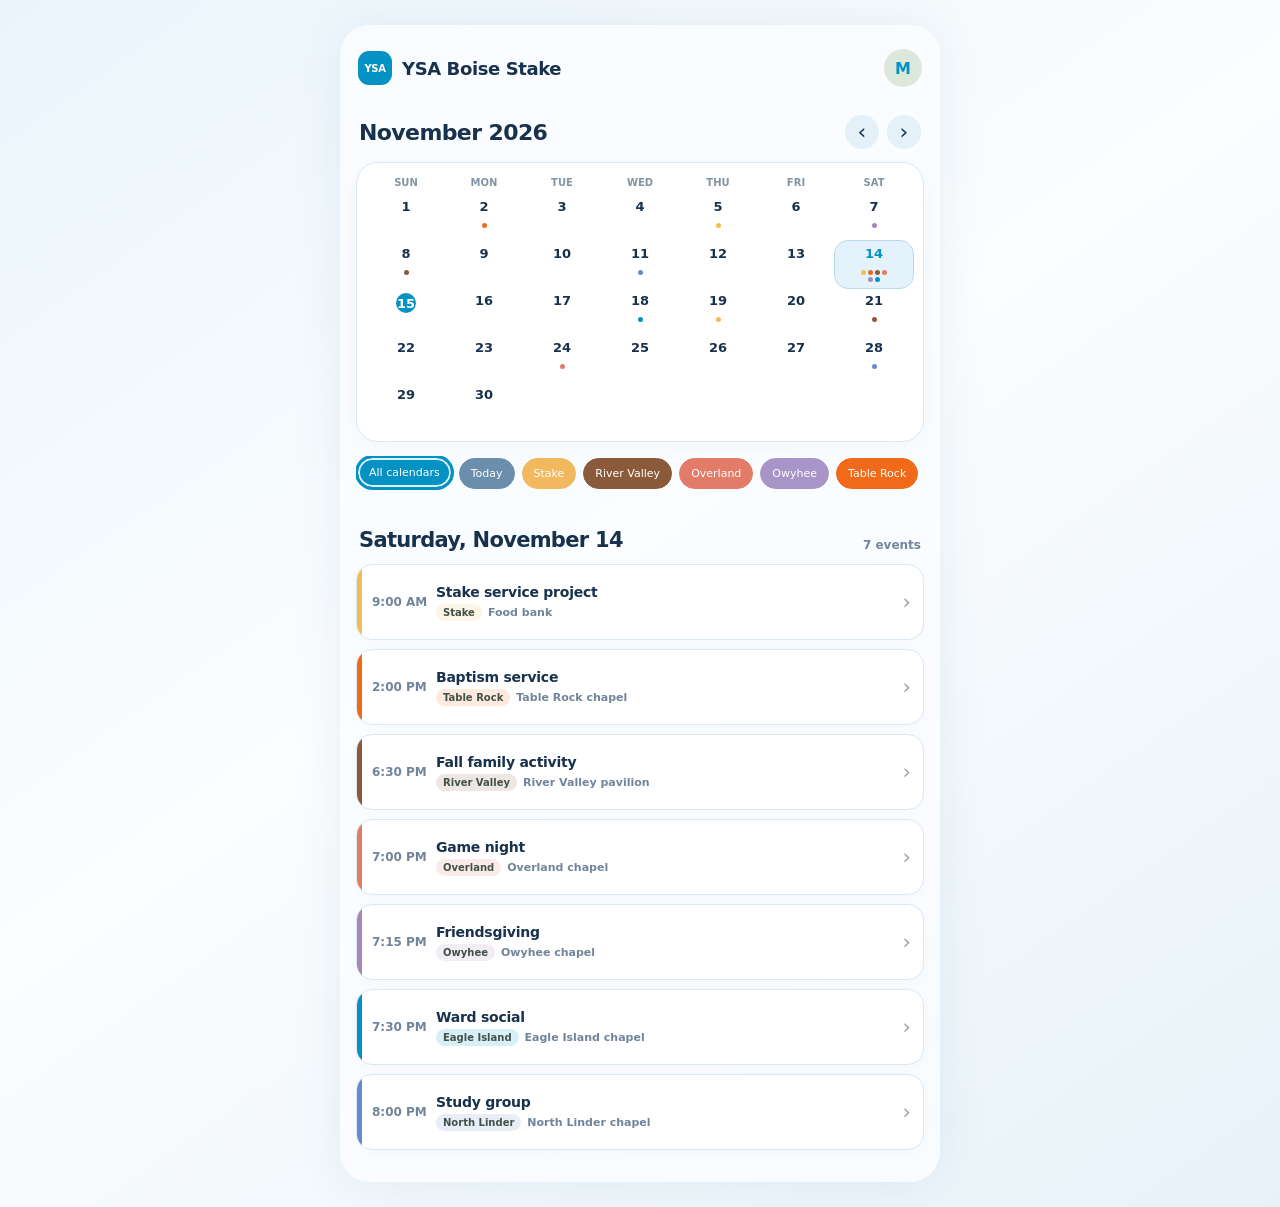
==== calendar.html @ 26221c7c "Move calendar prototype to its own page" ====
<!doctype html>
<html lang="en">
<head>
  <meta charset="UTF-8" />
  <meta name="viewport" content="width=device-width, initial-scale=1.0" />
  <meta name="theme-color" content="#f8f8f4" />
  <title>Stake Calendar</title>
  <style>
    :root { --ink:#18314c; --muted:#70849a; --line:#dce8f2; --paper:#f8fbfe; --forest:#0491c4; --sage:#e2f1fb; --sun:#f1b85d; --coral:#e27b68; --sky:#78b9dc; --plum:#a994c7; --blue:#658ad1; --pink:#dc91ac; }
    * { box-sizing:border-box } body { margin:0; color:var(--ink); font-family: ui-rounded, "SF Pro Rounded", "Avenir Next", Avenir, system-ui, sans-serif; background:linear-gradient(145deg,#eaf5fb,#fbfdff 46%,#e7f2f8); min-height:100vh; }
    button { font:inherit; color:inherit; border:0; cursor:pointer; -webkit-tap-highlight-color:transparent; }
    .app { max-width:600px; margin:auto; min-height:100vh; background:rgba(251,253,255,.9); box-shadow:0 0 50px rgba(30,76,110,.08); padding:18px 16px 32px; }
    header { display:flex; justify-content:space-between; align-items:center; padding:6px 2px 20px; } .brand { display:flex;align-items:center;gap:10px;font-weight:800; font-size:18px; letter-spacing:-.4px; }.mark{height:34px;min-width:34px;padding:0 5px;display:grid;place-items:center;border-radius:11px;background:var(--forest);color:#fff;font-size:10px;font-weight:800;letter-spacing:-.35px}.profile{height:38px;width:38px;border-radius:50%;background:#dce8dc;color:var(--forest);font-weight:800}
    .controls { display:flex;justify-content:space-between;align-items:center;margin:8px 3px 13px; }.controls h2{font-size:22px; margin:0;letter-spacing:-.6px}.control-buttons{display:flex;gap:8px}.round{height:34px;width:34px;border-radius:50%;background:#e5f1f8;font-size:22px;line-height:1;display:grid;place-items:center}.round:active,.profile:active{transform:scale(.93)}
    .calendar { background:white;border:1px solid var(--line);border-radius:22px;padding:14px 10px 12px;box-shadow:0 5px 20px rgba(30,76,110,.04)}.weekdays,.days{display:grid;grid-template-columns:repeat(7,1fr)}.weekdays{margin-bottom:6px}.weekdays span{text-align:center;font-size:10px;font-weight:800;color:#8395a2;text-transform:uppercase}.day{position:relative;height:47px;background:transparent;border-radius:13px;display:flex;align-items:center;flex-direction:column;padding-top:5px;font-size:13px;font-weight:700}.day.empty{pointer-events:none}.day.selected{background:#e4f2fb;color:var(--forest);outline:1px solid #b9d9ea}.day.today .number{height:20px;width:20px;border-radius:50%;display:grid;place-items:center;background:var(--forest);color:#fff}.number{height:20px;z-index:1}.dots{height:9px;display:flex;gap:2px;margin-top:4px;max-width:32px;flex-wrap:wrap;justify-content:center}.dot{height:5px;width:5px;border-radius:50%}.more{font-size:8px;line-height:7px;color:#697b70;font-weight:900}
    .agenda-head{display:flex;justify-content:space-between;align-items:end;margin:26px 3px 12px}.agenda-head h2{font-size:21px;letter-spacing:-.7px;margin:0}.agenda-head span{font-size:12px;color:var(--muted);font-weight:700}.events{display:grid;gap:9px}.event{position:relative;display:flex;align-items:center;background:#fff;border:1px solid var(--line);border-radius:16px;padding:12px 12px 12px 15px;min-height:76px;overflow:hidden;box-shadow:0 3px 14px rgba(30,60,45,.025)}.event:before{content:"";position:absolute;left:0;top:0;bottom:0;width:5px;background:var(--c)}.time{width:64px;flex:0 0 64px;font-size:12px;font-weight:800;color:var(--muted);line-height:1.25}.event-main{min-width:0;flex:1}.event-main h3{font-size:14px;letter-spacing:-.25px;margin:0 0 4px;white-space:nowrap;overflow:hidden;text-overflow:ellipsis}.meta{display:flex;align-items:center;gap:6px;color:var(--muted);font-size:11px;font-weight:650}.pill{background:color-mix(in srgb,var(--c) 15%,white);color:#405147;border-radius:99px;padding:3px 7px;font-size:10px;font-weight:800}.chevron{font-size:21px;color:#9ba69f;margin-left:4px}
    .filters{display:flex;gap:7px;overflow:auto;padding:2px 1px 13px;margin:14px 0 0;scrollbar-width:none}.filter{white-space:nowrap;border:1px solid var(--bubble-border,var(--line));background:var(--bubble,#fff);border-radius:99px;padding:8px 11px;font-size:11px;font-weight:500;color:var(--bubble-text,#53635b);transition:transform .16s,box-shadow .16s}.filter.active{box-shadow:inset 0 0 0 2px rgba(255,255,255,.85),0 0 0 2px var(--bubble-border,var(--forest));transform:translateY(-1px)}.filter[data-filter="all"]{--bubble:var(--forest);--bubble-border:var(--forest);--bubble-text:#fff}.filter[data-filter="today"]{--bubble:#6c8ead;--bubble-border:#6c8ead;--bubble-text:#fff}.filter[data-filter="Stake"]{--bubble:#f1b85d;--bubble-border:#f1b85d;--bubble-text:#fff}.filter[data-filter="River Valley"]{--bubble:#8a5a3b;--bubble-border:#8a5a3b;--bubble-text:#fff}.filter[data-filter="Overland"]{--bubble:#e27b68;--bubble-border:#e27b68;--bubble-text:#fff}.filter[data-filter="Owyhee"]{--bubble:#a994c7;--bubble-border:#a994c7;--bubble-text:#fff}.filter[data-filter="Table Rock"]{--bubble:#f06a1a;--bubble-border:#f06a1a;--bubble-text:#fff}.filter[data-filter="Eagle Island"]{--bubble:#0491c4;--bubble-border:#0491c4;--bubble-text:#fff}.filter[data-filter="North Linder"]{--bubble:#658ad1;--bubble-border:#658ad1;--bubble-text:#fff}
    .event{cursor:pointer}.event:focus-visible{outline:3px solid #8cc9e7;outline-offset:2px}.modal-backdrop{position:fixed;inset:0;z-index:20;background:rgba(19,45,67,.42);backdrop-filter:blur(5px);display:flex;align-items:center;justify-content:center;padding:16px;opacity:0;pointer-events:none;transition:opacity .2s}.modal-backdrop.open{opacity:1;pointer-events:auto}.modal{width:min(100%,520px);background:#fff;border-radius:24px;padding:12px 20px 28px;box-shadow:0 12px 40px rgba(21,50,72,.24);transform:scale(.96);transition:transform .24s}.modal-backdrop.open .modal{transform:scale(1)}.grabber{width:38px;height:4px;border-radius:4px;background:#d6e1e8;margin:0 auto 17px}.modal-top{display:flex;justify-content:space-between;align-items:flex-start;gap:16px;border-bottom:1px solid var(--line);padding-bottom:16px}.modal h2{font-size:23px;letter-spacing:-.7px;line-height:1.08;margin:3px 0 0}.close{width:34px;height:34px;flex:0 0 34px;border-radius:50%;background:#eaf4fa;color:#41607a;font-size:25px;line-height:1}.details{margin:16px 0 0;display:grid;gap:13px}.detail{display:grid;grid-template-columns:84px 1fr;gap:12px;align-items:start}.detail dt{font-size:11px;font-weight:850;letter-spacing:.8px;text-transform:uppercase;color:#7a91a2;padding-top:2px}.detail dd{font-size:14px;line-height:1.35;font-weight:650;margin:0;color:#24435c}.event-label{display:inline-flex;align-items:center;gap:6px;font-size:11px;font-weight:800;color:#4b6477}.event-label i{width:8px;height:8px;border-radius:50%;background:var(--event-color)}
    @media(min-width:601px){body{padding:25px 0}.app{border-radius:30px;min-height:880px}}
  </style>
</head>
<body><main class="app">
  <header><div class="brand"><span class="mark">YSA</span><span>YSA Boise Stake</span></div><button class="profile" aria-label="Profile">M</button></header>
  <section aria-label="Calendar"><div class="controls"><h2 id="monthTitle">November 2026</h2><div class="control-buttons"><button class="round" id="prev" aria-label="Previous month">‹</button><button class="round" id="next" aria-label="Next month">›</button></div></div><div class="calendar"><div class="weekdays"><span>Sun</span><span>Mon</span><span>Tue</span><span>Wed</span><span>Thu</span><span>Fri</span><span>Sat</span></div><div class="days" id="calendarDays"></div></div></section>
  <div class="filters" id="filters"><button class="filter active" data-filter="all">All calendars</button><button class="filter" id="todayBtn" data-filter="today">Today</button><button class="filter" data-filter="Stake">Stake</button><button class="filter" data-filter="River Valley">River Valley</button><button class="filter" data-filter="Overland">Overland</button><button class="filter" data-filter="Owyhee">Owyhee</button><button class="filter" data-filter="Table Rock">Table Rock</button><button class="filter" data-filter="Eagle Island">Eagle Island</button><button class="filter" data-filter="North Linder">North Linder</button></div>
  <section><div class="agenda-head"><h2 id="dateTitle">Saturday, November 14</h2><span id="count">3 events</span></div><div class="events" id="events"></div></section>
</main>
<div class="modal-backdrop" id="eventModal" aria-hidden="true"><section class="modal" role="dialog" aria-modal="true" aria-labelledby="modalTitle"><div class="grabber"></div><div class="modal-top"><div><div class="event-label" id="modalWard"><i></i><span></span></div><h2 id="modalTitle">Event details</h2></div><button class="close" id="closeModal" aria-label="Close event details">×</button></div><dl class="details"><div class="detail"><dt>Event</dt><dd id="detailEvent"></dd></div><div class="detail"><dt>Date</dt><dd id="detailDate"></dd></div><div class="detail"><dt>Time</dt><dd id="detailTime"></dd></div><div class="detail"><dt>Place</dt><dd id="detailPlace"></dd></div><div class="detail"><dt>Description</dt><dd id="detailDescription"></dd></div></dl></section></div>
<script>
const events = [
 {d:2,time:'6:30 PM',ward:'Table Rock',title:'Ward family home evening',place:'Table Rock chapel',c:'#f06a1a'},
 {d:5,time:'7:00 PM',ward:'Stake',title:'Stake choir practice',place:'Stake center',c:'#f4bc54'},
 {d:7,time:'9:00 AM',ward:'Owyhee',title:'Community garden service',place:'Owyhee park',c:'#a887b8'},
 {d:8,time:'4:00 PM',ward:'River Valley',title:'Youth fireside',place:'River Valley chapel',c:'#8a5a3b'},
 {d:11,time:'6:00 PM',ward:'North Linder',title:'Relief Society activity',place:'North Linder chapel',c:'#658ad1'},
 {d:14,time:'9:00 AM',ward:'Stake',title:'Stake service project',place:'Food bank',c:'#f4bc54'},
 {d:14,time:'2:00 PM',ward:'Table Rock',title:'Baptism service',place:'Table Rock chapel',c:'#f06a1a'},
 {d:14,time:'6:30 PM',ward:'River Valley',title:'Fall family activity',place:'River Valley pavilion',c:'#8a5a3b'},
 {d:14,time:'7:00 PM',ward:'Overland',title:'Game night',place:'Overland chapel',c:'#e27b68'},
 {d:14,time:'7:15 PM',ward:'Owyhee',title:'Friendsgiving',place:'Owyhee chapel',c:'#a887b8'},
 {d:14,time:'7:30 PM',ward:'Eagle Island',title:'Ward social',place:'Eagle Island chapel',c:'#0491c4'},
 {d:14,time:'8:00 PM',ward:'North Linder',title:'Study group',place:'North Linder chapel',c:'#658ad1'},
 {d:18,time:'7:00 PM',ward:'Eagle Island',title:'Ward council',place:'Eagle Island chapel',c:'#0491c4'},
 {d:19,time:'6:30 PM',ward:'Stake',title:'Young adult social',place:'Stake center',c:'#f4bc54'},
 {d:21,time:'10:00 AM',ward:'River Valley',title:'Ward service day',place:'River Valley neighborhood',c:'#8a5a3b'},
 {d:24,time:'7:00 PM',ward:'Overland',title:'Thanksgiving pie night',place:'Overland chapel',c:'#e27b68'},
 {d:28,time:'5:30 PM',ward:'North Linder',title:'Friendsgiving dinner',place:'North Linder chapel',c:'#658ad1'}
];
let month=10,year=2026,selected=14,filter='all'; const colors=['#0491c4','#f06a1a','#f4bc54','#8a5a3b','#a887b8'];
function formatDate(day){return new Intl.DateTimeFormat('en-US',{weekday:'long',month:'long',day:'numeric'}).format(new Date(year,month,day));}
function render(){const name=new Intl.DateTimeFormat('en-US',{month:'long',year:'numeric'}).format(new Date(year,month,1));document.getElementById('monthTitle').textContent=name;document.getElementById('dateTitle').textContent=formatDate(selected);const grid=document.getElementById('calendarDays');grid.innerHTML='';const first=new Date(year,month,1).getDay(),total=new Date(year,month+1,0).getDate();for(let i=0;i<first;i++)grid.insertAdjacentHTML('beforeend','<div class="day empty"></div>');for(let d=1;d<=total;d++){let matches=events.filter(e=>e.d===d);let shown=matches.slice(0,6);let dots=shown.map(e=>`<i class="dot" style="background:${e.c}"></i>`).join('');grid.insertAdjacentHTML('beforeend',`<button class="day ${d===selected?'selected':''} ${d===15?'today':''}" data-day="${d}" aria-label="${formatDate(d)}"><span class="number">${d}</span><span class="dots">${dots}</span></button>`)}document.querySelectorAll('.day[data-day]').forEach(b=>b.onclick=()=>{selected=+b.dataset.day;render()});let list=events.filter(e=>e.d===selected&&(filter==='all'||e.ward===filter));document.getElementById('count').textContent=`${list.length} ${list.length===1?'event':'events'}`;document.getElementById('events').innerHTML=list.length?list.map(e=>`<article class="event" tabindex="0" role="button" data-event="${events.indexOf(e)}" style="--c:${e.c}"><div class="time">${e.time}</div><div class="event-main"><h3>${e.title}</h3><div class="meta"><span class="pill">${e.ward}</span><span>${e.place}</span></div></div><span class="chevron">›</span></article>`).join(''):`<article class="event" style="--c:#cbd4cc"><div class="event-main"><h3>Nothing scheduled yet</h3><div class="meta">Choose another day or calendar.</div></div></article>`;document.querySelectorAll('[data-event]').forEach(card=>{card.onclick=()=>openModal(events[+card.dataset.event]);card.onkeydown=e=>{if(e.key==='Enter'||e.key===' '){e.preventDefault();openModal(events[+card.dataset.event])}}})}
function timeRange(start){const [hour,minutePart]=start.split(':');const minute=minutePart.slice(0,2),ampm=minutePart.slice(3);let endHour=(+hour%12)+2;return `${start} – ${endHour}:${minute} ${ampm}`;}function openModal(e){document.getElementById('modalTitle').textContent=e.title;document.getElementById('detailEvent').textContent=e.title;document.getElementById('detailDate').textContent=formatDate(e.d);document.getElementById('detailTime').textContent=timeRange(e.time);document.getElementById('detailPlace').textContent=e.place;document.getElementById('detailDescription').textContent=`${e.ward} activity. Additional details, reminders, and contact information will appear here.`;const ward=document.getElementById('modalWard');ward.style.setProperty('--event-color',e.c);ward.querySelector('span').textContent=e.ward;const modal=document.getElementById('eventModal');modal.classList.add('open');modal.setAttribute('aria-hidden','false');document.getElementById('closeModal').focus()}function closeModal(){const modal=document.getElementById('eventModal');modal.classList.remove('open');modal.setAttribute('aria-hidden','true')}document.getElementById('closeModal').onclick=closeModal;document.getElementById('eventModal').onclick=e=>{if(e.target.id==='eventModal')closeModal()};document.addEventListener('keydown',e=>{if(e.key==='Escape')closeModal()});document.getElementById('prev').onclick=()=>{month--;if(month<0){month=11;year--}selected=1;render()};document.getElementById('next').onclick=()=>{month++;if(month>11){month=0;year++}selected=1;render()};document.getElementById('todayBtn').onclick=()=>{month=10;year=2026;selected=15;filter='all';document.querySelectorAll('.filter').forEach(x=>x.classList.toggle('active',x.dataset.filter==='all'));render()};document.querySelectorAll('.filter').forEach(b=>{if(b.id!=='todayBtn')b.onclick=()=>{filter=b.dataset.filter;document.querySelectorAll('.filter').forEach(x=>x.classList.toggle('active',x===b));render()}});render();
</script></body></html>
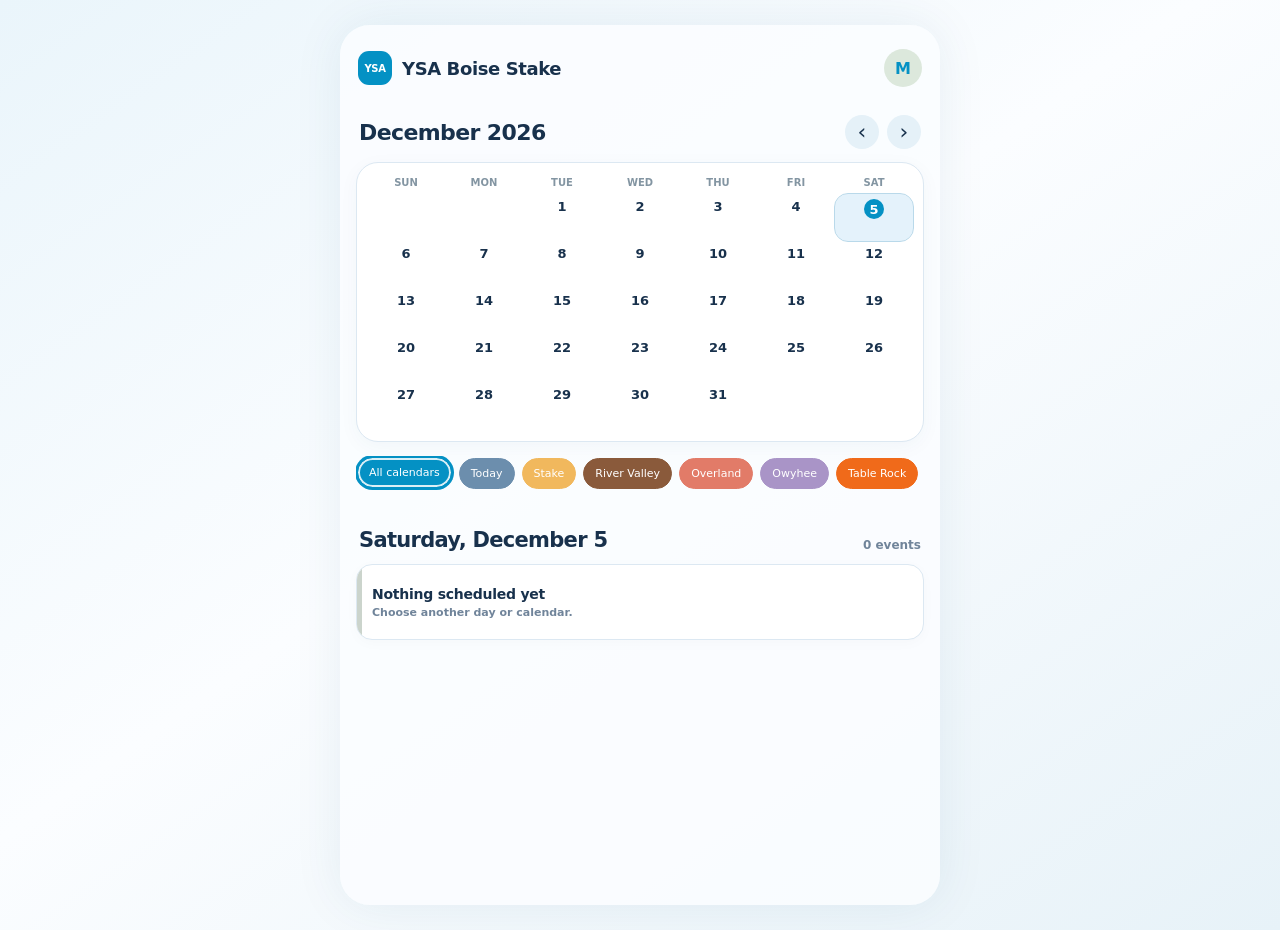
==== commit 50e75fd3: "Load calendar from separate styles, code, and data" ====
--- a/calendar.html
+++ b/calendar.html
@@ -5,19 +5,7 @@
   <meta name="viewport" content="width=device-width, initial-scale=1.0" />
   <meta name="theme-color" content="#f8f8f4" />
   <title>Stake Calendar</title>
-  <style>
-    :root { --ink:#18314c; --muted:#70849a; --line:#dce8f2; --paper:#f8fbfe; --forest:#0491c4; --sage:#e2f1fb; --sun:#f1b85d; --coral:#e27b68; --sky:#78b9dc; --plum:#a994c7; --blue:#658ad1; --pink:#dc91ac; }
-    * { box-sizing:border-box } body { margin:0; color:var(--ink); font-family: ui-rounded, "SF Pro Rounded", "Avenir Next", Avenir, system-ui, sans-serif; background:linear-gradient(145deg,#eaf5fb,#fbfdff 46%,#e7f2f8); min-height:100vh; }
-    button { font:inherit; color:inherit; border:0; cursor:pointer; -webkit-tap-highlight-color:transparent; }
-    .app { max-width:600px; margin:auto; min-height:100vh; background:rgba(251,253,255,.9); box-shadow:0 0 50px rgba(30,76,110,.08); padding:18px 16px 32px; }
-    header { display:flex; justify-content:space-between; align-items:center; padding:6px 2px 20px; } .brand { display:flex;align-items:center;gap:10px;font-weight:800; font-size:18px; letter-spacing:-.4px; }.mark{height:34px;min-width:34px;padding:0 5px;display:grid;place-items:center;border-radius:11px;background:var(--forest);color:#fff;font-size:10px;font-weight:800;letter-spacing:-.35px}.profile{height:38px;width:38px;border-radius:50%;background:#dce8dc;color:var(--forest);font-weight:800}
-    .controls { display:flex;justify-content:space-between;align-items:center;margin:8px 3px 13px; }.controls h2{font-size:22px; margin:0;letter-spacing:-.6px}.control-buttons{display:flex;gap:8px}.round{height:34px;width:34px;border-radius:50%;background:#e5f1f8;font-size:22px;line-height:1;display:grid;place-items:center}.round:active,.profile:active{transform:scale(.93)}
-    .calendar { background:white;border:1px solid var(--line);border-radius:22px;padding:14px 10px 12px;box-shadow:0 5px 20px rgba(30,76,110,.04)}.weekdays,.days{display:grid;grid-template-columns:repeat(7,1fr)}.weekdays{margin-bottom:6px}.weekdays span{text-align:center;font-size:10px;font-weight:800;color:#8395a2;text-transform:uppercase}.day{position:relative;height:47px;background:transparent;border-radius:13px;display:flex;align-items:center;flex-direction:column;padding-top:5px;font-size:13px;font-weight:700}.day.empty{pointer-events:none}.day.selected{background:#e4f2fb;color:var(--forest);outline:1px solid #b9d9ea}.day.today .number{height:20px;width:20px;border-radius:50%;display:grid;place-items:center;background:var(--forest);color:#fff}.number{height:20px;z-index:1}.dots{height:9px;display:flex;gap:2px;margin-top:4px;max-width:32px;flex-wrap:wrap;justify-content:center}.dot{height:5px;width:5px;border-radius:50%}.more{font-size:8px;line-height:7px;color:#697b70;font-weight:900}
-    .agenda-head{display:flex;justify-content:space-between;align-items:end;margin:26px 3px 12px}.agenda-head h2{font-size:21px;letter-spacing:-.7px;margin:0}.agenda-head span{font-size:12px;color:var(--muted);font-weight:700}.events{display:grid;gap:9px}.event{position:relative;display:flex;align-items:center;background:#fff;border:1px solid var(--line);border-radius:16px;padding:12px 12px 12px 15px;min-height:76px;overflow:hidden;box-shadow:0 3px 14px rgba(30,60,45,.025)}.event:before{content:"";position:absolute;left:0;top:0;bottom:0;width:5px;background:var(--c)}.time{width:64px;flex:0 0 64px;font-size:12px;font-weight:800;color:var(--muted);line-height:1.25}.event-main{min-width:0;flex:1}.event-main h3{font-size:14px;letter-spacing:-.25px;margin:0 0 4px;white-space:nowrap;overflow:hidden;text-overflow:ellipsis}.meta{display:flex;align-items:center;gap:6px;color:var(--muted);font-size:11px;font-weight:650}.pill{background:color-mix(in srgb,var(--c) 15%,white);color:#405147;border-radius:99px;padding:3px 7px;font-size:10px;font-weight:800}.chevron{font-size:21px;color:#9ba69f;margin-left:4px}
-    .filters{display:flex;gap:7px;overflow:auto;padding:2px 1px 13px;margin:14px 0 0;scrollbar-width:none}.filter{white-space:nowrap;border:1px solid var(--bubble-border,var(--line));background:var(--bubble,#fff);border-radius:99px;padding:8px 11px;font-size:11px;font-weight:500;color:var(--bubble-text,#53635b);transition:transform .16s,box-shadow .16s}.filter.active{box-shadow:inset 0 0 0 2px rgba(255,255,255,.85),0 0 0 2px var(--bubble-border,var(--forest));transform:translateY(-1px)}.filter[data-filter="all"]{--bubble:var(--forest);--bubble-border:var(--forest);--bubble-text:#fff}.filter[data-filter="today"]{--bubble:#6c8ead;--bubble-border:#6c8ead;--bubble-text:#fff}.filter[data-filter="Stake"]{--bubble:#f1b85d;--bubble-border:#f1b85d;--bubble-text:#fff}.filter[data-filter="River Valley"]{--bubble:#8a5a3b;--bubble-border:#8a5a3b;--bubble-text:#fff}.filter[data-filter="Overland"]{--bubble:#e27b68;--bubble-border:#e27b68;--bubble-text:#fff}.filter[data-filter="Owyhee"]{--bubble:#a994c7;--bubble-border:#a994c7;--bubble-text:#fff}.filter[data-filter="Table Rock"]{--bubble:#f06a1a;--bubble-border:#f06a1a;--bubble-text:#fff}.filter[data-filter="Eagle Island"]{--bubble:#0491c4;--bubble-border:#0491c4;--bubble-text:#fff}.filter[data-filter="North Linder"]{--bubble:#658ad1;--bubble-border:#658ad1;--bubble-text:#fff}
-    .event{cursor:pointer}.event:focus-visible{outline:3px solid #8cc9e7;outline-offset:2px}.modal-backdrop{position:fixed;inset:0;z-index:20;background:rgba(19,45,67,.42);backdrop-filter:blur(5px);display:flex;align-items:center;justify-content:center;padding:16px;opacity:0;pointer-events:none;transition:opacity .2s}.modal-backdrop.open{opacity:1;pointer-events:auto}.modal{width:min(100%,520px);background:#fff;border-radius:24px;padding:12px 20px 28px;box-shadow:0 12px 40px rgba(21,50,72,.24);transform:scale(.96);transition:transform .24s}.modal-backdrop.open .modal{transform:scale(1)}.grabber{width:38px;height:4px;border-radius:4px;background:#d6e1e8;margin:0 auto 17px}.modal-top{display:flex;justify-content:space-between;align-items:flex-start;gap:16px;border-bottom:1px solid var(--line);padding-bottom:16px}.modal h2{font-size:23px;letter-spacing:-.7px;line-height:1.08;margin:3px 0 0}.close{width:34px;height:34px;flex:0 0 34px;border-radius:50%;background:#eaf4fa;color:#41607a;font-size:25px;line-height:1}.details{margin:16px 0 0;display:grid;gap:13px}.detail{display:grid;grid-template-columns:84px 1fr;gap:12px;align-items:start}.detail dt{font-size:11px;font-weight:850;letter-spacing:.8px;text-transform:uppercase;color:#7a91a2;padding-top:2px}.detail dd{font-size:14px;line-height:1.35;font-weight:650;margin:0;color:#24435c}.event-label{display:inline-flex;align-items:center;gap:6px;font-size:11px;font-weight:800;color:#4b6477}.event-label i{width:8px;height:8px;border-radius:50%;background:var(--event-color)}
-    @media(min-width:601px){body{padding:25px 0}.app{border-radius:30px;min-height:880px}}
-  </style>
+  <link rel="stylesheet" href="css/calendar.css">
 </head>
 <body><main class="app">
   <header><div class="brand"><span class="mark">YSA</span><span>YSA Boise Stake</span></div><button class="profile" aria-label="Profile">M</button></header>
@@ -26,28 +14,4 @@
   <section><div class="agenda-head"><h2 id="dateTitle">Saturday, November 14</h2><span id="count">3 events</span></div><div class="events" id="events"></div></section>
 </main>
 <div class="modal-backdrop" id="eventModal" aria-hidden="true"><section class="modal" role="dialog" aria-modal="true" aria-labelledby="modalTitle"><div class="grabber"></div><div class="modal-top"><div><div class="event-label" id="modalWard"><i></i><span></span></div><h2 id="modalTitle">Event details</h2></div><button class="close" id="closeModal" aria-label="Close event details">×</button></div><dl class="details"><div class="detail"><dt>Event</dt><dd id="detailEvent"></dd></div><div class="detail"><dt>Date</dt><dd id="detailDate"></dd></div><div class="detail"><dt>Time</dt><dd id="detailTime"></dd></div><div class="detail"><dt>Place</dt><dd id="detailPlace"></dd></div><div class="detail"><dt>Description</dt><dd id="detailDescription"></dd></div></dl></section></div>
-<script>
-const events = [
- {d:2,time:'6:30 PM',ward:'Table Rock',title:'Ward family home evening',place:'Table Rock chapel',c:'#f06a1a'},
- {d:5,time:'7:00 PM',ward:'Stake',title:'Stake choir practice',place:'Stake center',c:'#f4bc54'},
- {d:7,time:'9:00 AM',ward:'Owyhee',title:'Community garden service',place:'Owyhee park',c:'#a887b8'},
- {d:8,time:'4:00 PM',ward:'River Valley',title:'Youth fireside',place:'River Valley chapel',c:'#8a5a3b'},
- {d:11,time:'6:00 PM',ward:'North Linder',title:'Relief Society activity',place:'North Linder chapel',c:'#658ad1'},
- {d:14,time:'9:00 AM',ward:'Stake',title:'Stake service project',place:'Food bank',c:'#f4bc54'},
- {d:14,time:'2:00 PM',ward:'Table Rock',title:'Baptism service',place:'Table Rock chapel',c:'#f06a1a'},
- {d:14,time:'6:30 PM',ward:'River Valley',title:'Fall family activity',place:'River Valley pavilion',c:'#8a5a3b'},
- {d:14,time:'7:00 PM',ward:'Overland',title:'Game night',place:'Overland chapel',c:'#e27b68'},
- {d:14,time:'7:15 PM',ward:'Owyhee',title:'Friendsgiving',place:'Owyhee chapel',c:'#a887b8'},
- {d:14,time:'7:30 PM',ward:'Eagle Island',title:'Ward social',place:'Eagle Island chapel',c:'#0491c4'},
- {d:14,time:'8:00 PM',ward:'North Linder',title:'Study group',place:'North Linder chapel',c:'#658ad1'},
- {d:18,time:'7:00 PM',ward:'Eagle Island',title:'Ward council',place:'Eagle Island chapel',c:'#0491c4'},
- {d:19,time:'6:30 PM',ward:'Stake',title:'Young adult social',place:'Stake center',c:'#f4bc54'},
- {d:21,time:'10:00 AM',ward:'River Valley',title:'Ward service day',place:'River Valley neighborhood',c:'#8a5a3b'},
- {d:24,time:'7:00 PM',ward:'Overland',title:'Thanksgiving pie night',place:'Overland chapel',c:'#e27b68'},
- {d:28,time:'5:30 PM',ward:'North Linder',title:'Friendsgiving dinner',place:'North Linder chapel',c:'#658ad1'}
-];
-let month=10,year=2026,selected=14,filter='all'; const colors=['#0491c4','#f06a1a','#f4bc54','#8a5a3b','#a887b8'];
-function formatDate(day){return new Intl.DateTimeFormat('en-US',{weekday:'long',month:'long',day:'numeric'}).format(new Date(year,month,day));}
-function render(){const name=new Intl.DateTimeFormat('en-US',{month:'long',year:'numeric'}).format(new Date(year,month,1));document.getElementById('monthTitle').textContent=name;document.getElementById('dateTitle').textContent=formatDate(selected);const grid=document.getElementById('calendarDays');grid.innerHTML='';const first=new Date(year,month,1).getDay(),total=new Date(year,month+1,0).getDate();for(let i=0;i<first;i++)grid.insertAdjacentHTML('beforeend','<div class="day empty"></div>');for(let d=1;d<=total;d++){let matches=events.filter(e=>e.d===d);let shown=matches.slice(0,6);let dots=shown.map(e=>`<i class="dot" style="background:${e.c}"></i>`).join('');grid.insertAdjacentHTML('beforeend',`<button class="day ${d===selected?'selected':''} ${d===15?'today':''}" data-day="${d}" aria-label="${formatDate(d)}"><span class="number">${d}</span><span class="dots">${dots}</span></button>`)}document.querySelectorAll('.day[data-day]').forEach(b=>b.onclick=()=>{selected=+b.dataset.day;render()});let list=events.filter(e=>e.d===selected&&(filter==='all'||e.ward===filter));document.getElementById('count').textContent=`${list.length} ${list.length===1?'event':'events'}`;document.getElementById('events').innerHTML=list.length?list.map(e=>`<article class="event" tabindex="0" role="button" data-event="${events.indexOf(e)}" style="--c:${e.c}"><div class="time">${e.time}</div><div class="event-main"><h3>${e.title}</h3><div class="meta"><span class="pill">${e.ward}</span><span>${e.place}</span></div></div><span class="chevron">›</span></article>`).join(''):`<article class="event" style="--c:#cbd4cc"><div class="event-main"><h3>Nothing scheduled yet</h3><div class="meta">Choose another day or calendar.</div></div></article>`;document.querySelectorAll('[data-event]').forEach(card=>{card.onclick=()=>openModal(events[+card.dataset.event]);card.onkeydown=e=>{if(e.key==='Enter'||e.key===' '){e.preventDefault();openModal(events[+card.dataset.event])}}})}
-function timeRange(start){const [hour,minutePart]=start.split(':');const minute=minutePart.slice(0,2),ampm=minutePart.slice(3);let endHour=(+hour%12)+2;return `${start} – ${endHour}:${minute} ${ampm}`;}function openModal(e){document.getElementById('modalTitle').textContent=e.title;document.getElementById('detailEvent').textContent=e.title;document.getElementById('detailDate').textContent=formatDate(e.d);document.getElementById('detailTime').textContent=timeRange(e.time);document.getElementById('detailPlace').textContent=e.place;document.getElementById('detailDescription').textContent=`${e.ward} activity. Additional details, reminders, and contact information will appear here.`;const ward=document.getElementById('modalWard');ward.style.setProperty('--event-color',e.c);ward.querySelector('span').textContent=e.ward;const modal=document.getElementById('eventModal');modal.classList.add('open');modal.setAttribute('aria-hidden','false');document.getElementById('closeModal').focus()}function closeModal(){const modal=document.getElementById('eventModal');modal.classList.remove('open');modal.setAttribute('aria-hidden','true')}document.getElementById('closeModal').onclick=closeModal;document.getElementById('eventModal').onclick=e=>{if(e.target.id==='eventModal')closeModal()};document.addEventListener('keydown',e=>{if(e.key==='Escape')closeModal()});document.getElementById('prev').onclick=()=>{month--;if(month<0){month=11;year--}selected=1;render()};document.getElementById('next').onclick=()=>{month++;if(month>11){month=0;year++}selected=1;render()};document.getElementById('todayBtn').onclick=()=>{month=10;year=2026;selected=15;filter='all';document.querySelectorAll('.filter').forEach(x=>x.classList.toggle('active',x.dataset.filter==='all'));render()};document.querySelectorAll('.filter').forEach(b=>{if(b.id!=='todayBtn')b.onclick=()=>{filter=b.dataset.filter;document.querySelectorAll('.filter').forEach(x=>x.classList.toggle('active',x===b));render()}});render();
-</script></body></html>
+<script type="module" src="js/calendar.js"></script></body></html>
--- a/css/calendar.css
+++ b/css/calendar.css
@@ -0,0 +1,11 @@
+:root { --ink:#18314c; --muted:#70849a; --line:#dce8f2; --paper:#f8fbfe; --forest:#0491c4; --sage:#e2f1fb; --sun:#f1b85d; --coral:#e27b68; --sky:#78b9dc; --plum:#a994c7; --blue:#658ad1; --pink:#dc91ac; }
+    * { box-sizing:border-box } body { margin:0; color:var(--ink); font-family: ui-rounded, "SF Pro Rounded", "Avenir Next", Avenir, system-ui, sans-serif; background:linear-gradient(145deg,#eaf5fb,#fbfdff 46%,#e7f2f8); min-height:100vh; }
+    button { font:inherit; color:inherit; border:0; cursor:pointer; -webkit-tap-highlight-color:transparent; }
+    .app { max-width:600px; margin:auto; min-height:100vh; background:rgba(251,253,255,.9); box-shadow:0 0 50px rgba(30,76,110,.08); padding:18px 16px 32px; }
+    header { display:flex; justify-content:space-between; align-items:center; padding:6px 2px 20px; } .brand { display:flex;align-items:center;gap:10px;font-weight:800; font-size:18px; letter-spacing:-.4px; }.mark{height:34px;min-width:34px;padding:0 5px;display:grid;place-items:center;border-radius:11px;background:var(--forest);color:#fff;font-size:10px;font-weight:800;letter-spacing:-.35px}.profile{height:38px;width:38px;border-radius:50%;background:#dce8dc;color:var(--forest);font-weight:800}
+    .controls { display:flex;justify-content:space-between;align-items:center;margin:8px 3px 13px; }.controls h2{font-size:22px; margin:0;letter-spacing:-.6px}.control-buttons{display:flex;gap:8px}.round{height:34px;width:34px;border-radius:50%;background:#e5f1f8;font-size:22px;line-height:1;display:grid;place-items:center}.round:active,.profile:active{transform:scale(.93)}
+    .calendar { background:white;border:1px solid var(--line);border-radius:22px;padding:14px 10px 12px;box-shadow:0 5px 20px rgba(30,76,110,.04)}.weekdays,.days{display:grid;grid-template-columns:repeat(7,1fr)}.weekdays{margin-bottom:6px}.weekdays span{text-align:center;font-size:10px;font-weight:800;color:#8395a2;text-transform:uppercase}.day{position:relative;height:47px;background:transparent;border-radius:13px;display:flex;align-items:center;flex-direction:column;padding-top:5px;font-size:13px;font-weight:700}.day.empty{pointer-events:none}.day.selected{background:#e4f2fb;color:var(--forest);outline:1px solid #b9d9ea}.day.today .number{height:20px;width:20px;border-radius:50%;display:grid;place-items:center;background:var(--forest);color:#fff}.number{height:20px;z-index:1}.dots{height:9px;display:flex;gap:2px;margin-top:4px;max-width:32px;flex-wrap:wrap;justify-content:center}.dot{height:5px;width:5px;border-radius:50%}.more{font-size:8px;line-height:7px;color:#697b70;font-weight:900}
+    .agenda-head{display:flex;justify-content:space-between;align-items:end;margin:26px 3px 12px}.agenda-head h2{font-size:21px;letter-spacing:-.7px;margin:0}.agenda-head span{font-size:12px;color:var(--muted);font-weight:700}.events{display:grid;gap:9px}.event{position:relative;display:flex;align-items:center;background:#fff;border:1px solid var(--line);border-radius:16px;padding:12px 12px 12px 15px;min-height:76px;overflow:hidden;box-shadow:0 3px 14px rgba(30,60,45,.025)}.event:before{content:"";position:absolute;left:0;top:0;bottom:0;width:5px;background:var(--c)}.time{width:64px;flex:0 0 64px;font-size:12px;font-weight:800;color:var(--muted);line-height:1.25}.event-main{min-width:0;flex:1}.event-main h3{font-size:14px;letter-spacing:-.25px;margin:0 0 4px;white-space:nowrap;overflow:hidden;text-overflow:ellipsis}.meta{display:flex;align-items:center;gap:6px;color:var(--muted);font-size:11px;font-weight:650}.pill{background:color-mix(in srgb,var(--c) 15%,white);color:#405147;border-radius:99px;padding:3px 7px;font-size:10px;font-weight:800}.chevron{font-size:21px;color:#9ba69f;margin-left:4px}
+    .filters{display:flex;gap:7px;overflow:auto;padding:2px 1px 13px;margin:14px 0 0;scrollbar-width:none}.filter{white-space:nowrap;border:1px solid var(--bubble-border,var(--line));background:var(--bubble,#fff);border-radius:99px;padding:8px 11px;font-size:11px;font-weight:500;color:var(--bubble-text,#53635b);transition:transform .16s,box-shadow .16s}.filter.active{box-shadow:inset 0 0 0 2px rgba(255,255,255,.85),0 0 0 2px var(--bubble-border,var(--forest));transform:translateY(-1px)}.filter[data-filter="all"]{--bubble:var(--forest);--bubble-border:var(--forest);--bubble-text:#fff}.filter[data-filter="today"]{--bubble:#6c8ead;--bubble-border:#6c8ead;--bubble-text:#fff}.filter[data-filter="Stake"]{--bubble:#f1b85d;--bubble-border:#f1b85d;--bubble-text:#fff}.filter[data-filter="River Valley"]{--bubble:#8a5a3b;--bubble-border:#8a5a3b;--bubble-text:#fff}.filter[data-filter="Overland"]{--bubble:#e27b68;--bubble-border:#e27b68;--bubble-text:#fff}.filter[data-filter="Owyhee"]{--bubble:#a994c7;--bubble-border:#a994c7;--bubble-text:#fff}.filter[data-filter="Table Rock"]{--bubble:#f06a1a;--bubble-border:#f06a1a;--bubble-text:#fff}.filter[data-filter="Eagle Island"]{--bubble:#0491c4;--bubble-border:#0491c4;--bubble-text:#fff}.filter[data-filter="North Linder"]{--bubble:#658ad1;--bubble-border:#658ad1;--bubble-text:#fff}
+    .event{cursor:pointer}.event:focus-visible{outline:3px solid #8cc9e7;outline-offset:2px}.modal-backdrop{position:fixed;inset:0;z-index:20;background:rgba(19,45,67,.42);backdrop-filter:blur(5px);display:flex;align-items:center;justify-content:center;padding:16px;opacity:0;pointer-events:none;transition:opacity .2s}.modal-backdrop.open{opacity:1;pointer-events:auto}.modal{width:min(100%,520px);background:#fff;border-radius:24px;padding:12px 20px 28px;box-shadow:0 12px 40px rgba(21,50,72,.24);transform:scale(.96);transition:transform .24s}.modal-backdrop.open .modal{transform:scale(1)}.grabber{width:38px;height:4px;border-radius:4px;background:#d6e1e8;margin:0 auto 17px}.modal-top{display:flex;justify-content:space-between;align-items:flex-start;gap:16px;border-bottom:1px solid var(--line);padding-bottom:16px}.modal h2{font-size:23px;letter-spacing:-.7px;line-height:1.08;margin:3px 0 0}.close{width:34px;height:34px;flex:0 0 34px;border-radius:50%;background:#eaf4fa;color:#41607a;font-size:25px;line-height:1}.details{margin:16px 0 0;display:grid;gap:13px}.detail{display:grid;grid-template-columns:84px 1fr;gap:12px;align-items:start}.detail dt{font-size:11px;font-weight:850;letter-spacing:.8px;text-transform:uppercase;color:#7a91a2;padding-top:2px}.detail dd{font-size:14px;line-height:1.35;font-weight:650;margin:0;color:#24435c}.event-label{display:inline-flex;align-items:center;gap:6px;font-size:11px;font-weight:800;color:#4b6477}.event-label i{width:8px;height:8px;border-radius:50%;background:var(--event-color)}
+    @media(min-width:601px){body{padding:25px 0}.app{border-radius:30px;min-height:880px}}
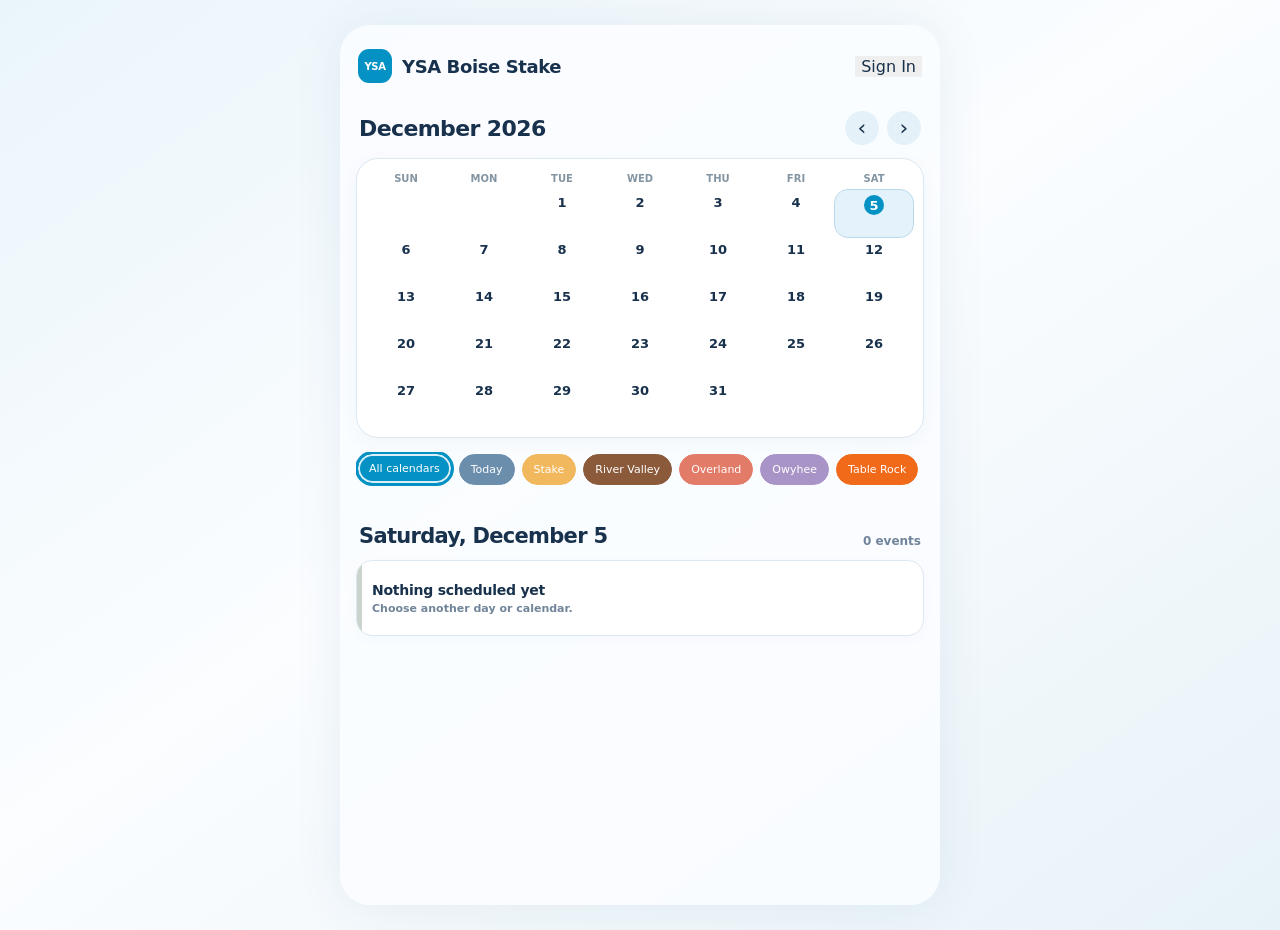
==== commit 179a7504: "Use a text Sign In button in the calendar header" ====
--- a/calendar.html
+++ b/calendar.html
@@ -8,7 +8,7 @@
   <link rel="stylesheet" href="css/calendar.css">
 </head>
 <body><main class="app">
-  <header><div class="brand"><span class="mark">YSA</span><span>YSA Boise Stake</span></div><button class="profile" aria-label="Profile">M</button></header>
+  <header><div class="brand"><span class="mark">YSA</span><span>YSA Boise Stake</span></div><button class="signin" aria-label="Sign in to manage events" onclick="location.href='admin.html'">Sign In</button></header>
   <section aria-label="Calendar"><div class="controls"><h2 id="monthTitle">November 2026</h2><div class="control-buttons"><button class="round" id="prev" aria-label="Previous month">‹</button><button class="round" id="next" aria-label="Next month">›</button></div></div><div class="calendar"><div class="weekdays"><span>Sun</span><span>Mon</span><span>Tue</span><span>Wed</span><span>Thu</span><span>Fri</span><span>Sat</span></div><div class="days" id="calendarDays"></div></div></section>
   <div class="filters" id="filters"><button class="filter active" data-filter="all">All calendars</button><button class="filter" id="todayBtn" data-filter="today">Today</button><button class="filter" data-filter="Stake">Stake</button><button class="filter" data-filter="River Valley">River Valley</button><button class="filter" data-filter="Overland">Overland</button><button class="filter" data-filter="Owyhee">Owyhee</button><button class="filter" data-filter="Table Rock">Table Rock</button><button class="filter" data-filter="Eagle Island">Eagle Island</button><button class="filter" data-filter="North Linder">North Linder</button></div>
   <section><div class="agenda-head"><h2 id="dateTitle">Saturday, November 14</h2><span id="count">3 events</span></div><div class="events" id="events"></div></section>
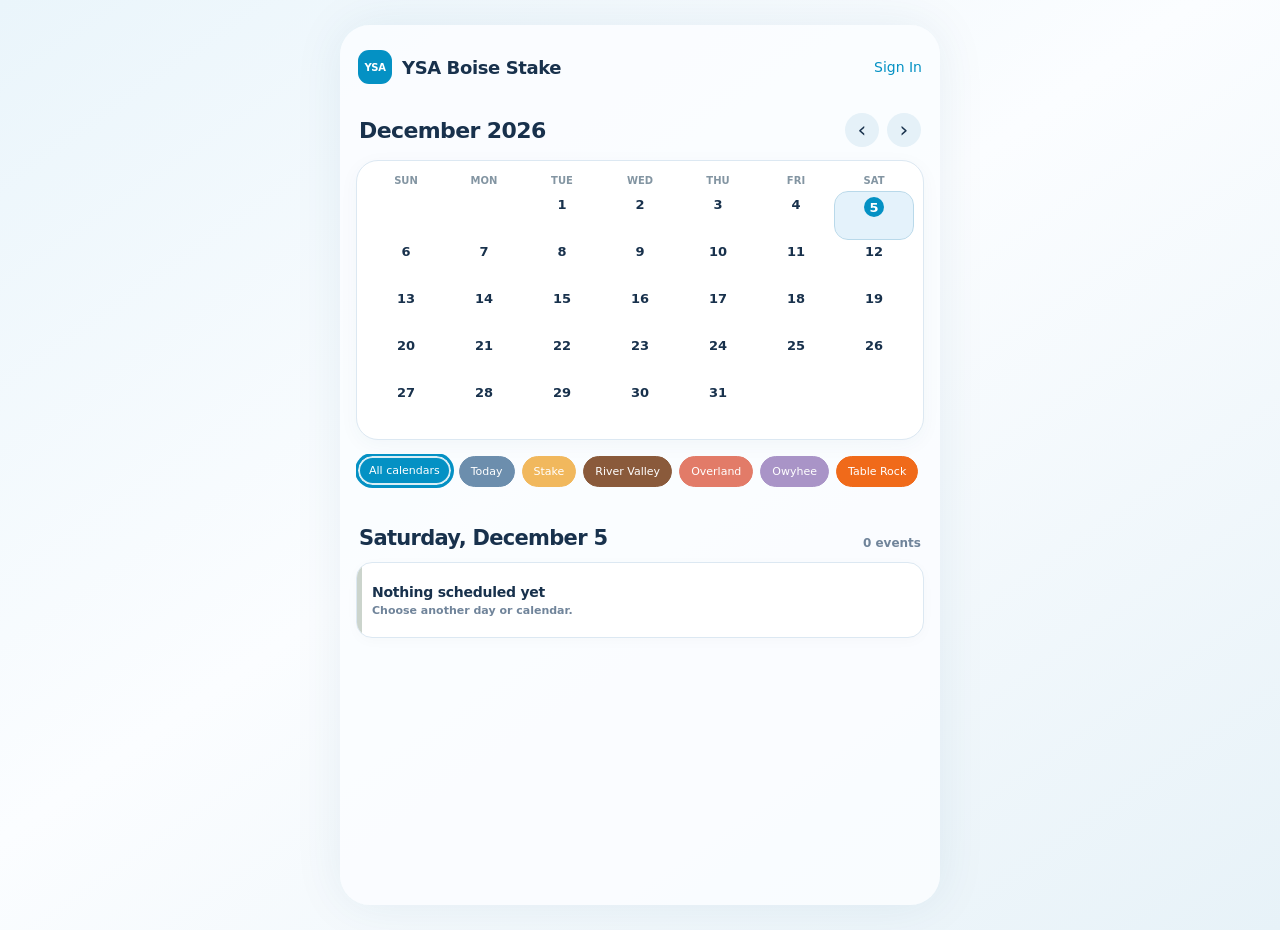
==== commit 951d7446: "Show Manage Events when already signed in" ====
--- a/calendar.html
+++ b/calendar.html
@@ -8,10 +8,11 @@
   <link rel="stylesheet" href="css/calendar.css">
 </head>
 <body><main class="app">
-  <header><div class="brand"><span class="mark">YSA</span><span>YSA Boise Stake</span></div><button class="signin" aria-label="Sign in to manage events" onclick="location.href='admin.html'">Sign In</button></header>
+  <header><div class="brand"><span class="mark">YSA</span><span>YSA Boise Stake</span></div><button class="signin" data-session-link aria-label="Sign in to manage events" onclick="location.href='admin.html'">Sign In</button></header>
   <section aria-label="Calendar"><div class="controls"><h2 id="monthTitle">November 2026</h2><div class="control-buttons"><button class="round" id="prev" aria-label="Previous month">‹</button><button class="round" id="next" aria-label="Next month">›</button></div></div><div class="calendar"><div class="weekdays"><span>Sun</span><span>Mon</span><span>Tue</span><span>Wed</span><span>Thu</span><span>Fri</span><span>Sat</span></div><div class="days" id="calendarDays"></div></div></section>
   <div class="filters" id="filters"><button class="filter active" data-filter="all">All calendars</button><button class="filter" id="todayBtn" data-filter="today">Today</button><button class="filter" data-filter="Stake">Stake</button><button class="filter" data-filter="River Valley">River Valley</button><button class="filter" data-filter="Overland">Overland</button><button class="filter" data-filter="Owyhee">Owyhee</button><button class="filter" data-filter="Table Rock">Table Rock</button><button class="filter" data-filter="Eagle Island">Eagle Island</button><button class="filter" data-filter="North Linder">North Linder</button></div>
   <section><div class="agenda-head"><h2 id="dateTitle">Saturday, November 14</h2><span id="count">3 events</span></div><div class="events" id="events"></div></section>
 </main>
 <div class="modal-backdrop" id="eventModal" aria-hidden="true"><section class="modal" role="dialog" aria-modal="true" aria-labelledby="modalTitle"><div class="grabber"></div><div class="modal-top"><div><div class="event-label" id="modalWard"><i></i><span></span></div><h2 id="modalTitle">Event details</h2></div><button class="close" id="closeModal" aria-label="Close event details">×</button></div><dl class="details"><div class="detail"><dt>Event</dt><dd id="detailEvent"></dd></div><div class="detail"><dt>Date</dt><dd id="detailDate"></dd></div><div class="detail"><dt>Time</dt><dd id="detailTime"></dd></div><div class="detail"><dt>Place</dt><dd id="detailPlace"></dd></div><div class="detail"><dt>Description</dt><dd id="detailDescription"></dd></div></dl></section></div>
+<script type="module" src="js/session-nav.js"></script>
 <script type="module" src="js/calendar.js"></script></body></html>
--- a/css/calendar.css
+++ b/css/calendar.css
@@ -1,4 +1,5 @@
 :root { --ink:#18314c; --muted:#70849a; --line:#dce8f2; --paper:#f8fbfe; --forest:#0491c4; --sage:#e2f1fb; --sun:#f1b85d; --coral:#e27b68; --sky:#78b9dc; --plum:#a994c7; --blue:#658ad1; --pink:#dc91ac; }
+.signin{background:transparent;color:var(--forest);padding:10px 0 10px 12px;font-size:14px;font-weight:500;white-space:nowrap}
     * { box-sizing:border-box } body { margin:0; color:var(--ink); font-family: ui-rounded, "SF Pro Rounded", "Avenir Next", Avenir, system-ui, sans-serif; background:linear-gradient(145deg,#eaf5fb,#fbfdff 46%,#e7f2f8); min-height:100vh; }
     button { font:inherit; color:inherit; border:0; cursor:pointer; -webkit-tap-highlight-color:transparent; }
     .app { max-width:600px; margin:auto; min-height:100vh; background:rgba(251,253,255,.9); box-shadow:0 0 50px rgba(30,76,110,.08); padding:18px 16px 32px; }
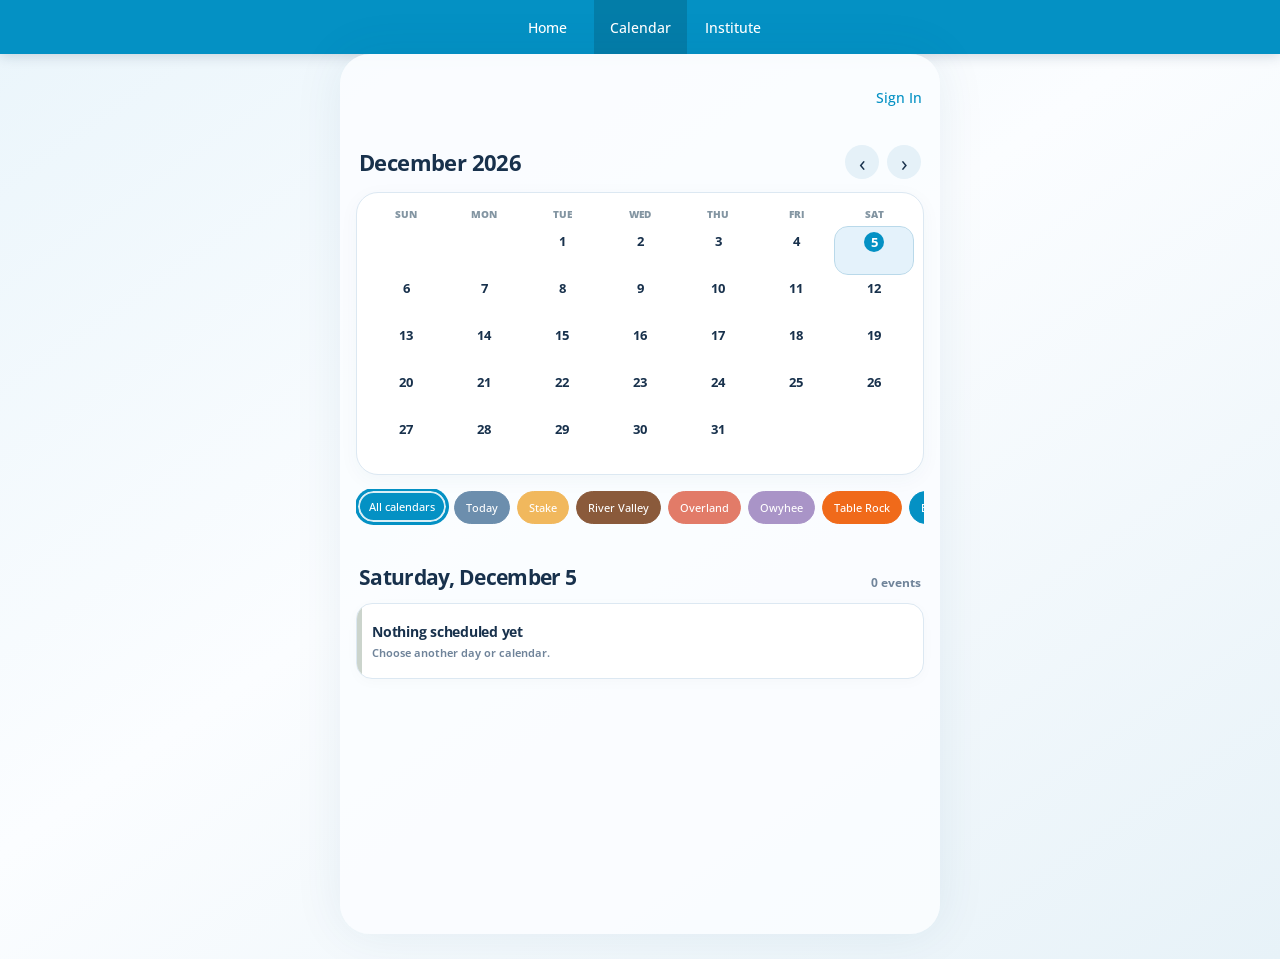
==== commit 2c635901: "Enhance navigation and styling for calendar page" ====
--- a/calendar.html
+++ b/calendar.html
@@ -5,14 +5,110 @@
   <meta name="viewport" content="width=device-width, initial-scale=1.0" />
   <meta name="theme-color" content="#f8f8f4" />
   <title>Stake Calendar</title>
+  <link rel="preconnect" href="https://fonts.googleapis.com">
+  <link rel="preconnect" href="https://fonts.gstatic.com" crossorigin>
+  <link href="https://fonts.googleapis.com/css2?family=Open+Sans:wght@400;500;600;700;800&display=swap" rel="stylesheet">
   <link rel="stylesheet" href="css/calendar.css">
 </head>
-<body><main class="app">
-  <header><div class="brand"><span class="mark">YSA</span><span>YSA Boise Stake</span></div><button class="signin" data-session-link aria-label="Sign in to manage events" onclick="location.href='admin.html'">Sign In</button></header>
-  <section aria-label="Calendar"><div class="controls"><h2 id="monthTitle">November 2026</h2><div class="control-buttons"><button class="round" id="prev" aria-label="Previous month">‹</button><button class="round" id="next" aria-label="Next month">›</button></div></div><div class="calendar"><div class="weekdays"><span>Sun</span><span>Mon</span><span>Tue</span><span>Wed</span><span>Thu</span><span>Fri</span><span>Sat</span></div><div class="days" id="calendarDays"></div></div></section>
-  <div class="filters" id="filters"><button class="filter active" data-filter="all">All calendars</button><button class="filter" id="todayBtn" data-filter="today">Today</button><button class="filter" data-filter="Stake">Stake</button><button class="filter" data-filter="River Valley">River Valley</button><button class="filter" data-filter="Overland">Overland</button><button class="filter" data-filter="Owyhee">Owyhee</button><button class="filter" data-filter="Table Rock">Table Rock</button><button class="filter" data-filter="Eagle Island">Eagle Island</button><button class="filter" data-filter="North Linder">North Linder</button></div>
-  <section><div class="agenda-head"><h2 id="dateTitle">Saturday, November 14</h2><span id="count">3 events</span></div><div class="events" id="events"></div></section>
-</main>
-<div class="modal-backdrop" id="eventModal" aria-hidden="true"><section class="modal" role="dialog" aria-modal="true" aria-labelledby="modalTitle"><div class="grabber"></div><div class="modal-top"><div><div class="event-label" id="modalWard"><i></i><span></span></div><h2 id="modalTitle">Event details</h2></div><button class="close" id="closeModal" aria-label="Close event details">×</button></div><dl class="details"><div class="detail"><dt>Event</dt><dd id="detailEvent"></dd></div><div class="detail"><dt>Date</dt><dd id="detailDate"></dd></div><div class="detail"><dt>Time</dt><dd id="detailTime"></dd></div><div class="detail"><dt>Place</dt><dd id="detailPlace"></dd></div><div class="detail"><dt>Description</dt><dd id="detailDescription"></dd></div></dl></section></div>
-<script type="module" src="js/session-nav.js"></script>
-<script type="module" src="js/calendar.js"></script></body></html>
+<body>
+  <nav class="site-nav" aria-label="Primary navigation">
+    <a href="index.html">Home</a>
+    <a href="calendar.html" aria-current="page">Calendar</a>
+    <a href="https://myinstitute.churchofjesuschrist.org/institute/24997" target="_blank" rel="noopener">Institute</a>
+  </nav>
+
+  <main class="app">
+    <header>
+      <button
+        class="signin"
+        data-session-link
+        aria-label="Sign in to manage events"
+        onclick="location.href='admin.html'"
+      >Sign In</button>
+    </header>
+
+    <section aria-label="Calendar">
+      <div class="controls">
+        <h2 id="monthTitle">November 2026</h2>
+        <div class="control-buttons">
+          <button class="round" id="prev" aria-label="Previous month">‹</button>
+          <button class="round" id="next" aria-label="Next month">›</button>
+        </div>
+      </div>
+      <div class="calendar">
+        <div class="weekdays">
+          <span>Sun</span>
+          <span>Mon</span>
+          <span>Tue</span>
+          <span>Wed</span>
+          <span>Thu</span>
+          <span>Fri</span>
+          <span>Sat</span>
+        </div>
+        <div class="days" id="calendarDays"></div>
+      </div>
+    </section>
+
+    <div class="filters" id="filters">
+      <button class="filter active" data-filter="all">All calendars</button>
+      <button class="filter" id="todayBtn" data-filter="today">Today</button>
+      <button class="filter" data-filter="Stake">Stake</button>
+      <button class="filter" data-filter="River Valley">River Valley</button>
+      <button class="filter" data-filter="Overland">Overland</button>
+      <button class="filter" data-filter="Owyhee">Owyhee</button>
+      <button class="filter" data-filter="Table Rock">Table Rock</button>
+      <button class="filter" data-filter="Eagle Island">Eagle Island</button>
+      <button class="filter" data-filter="North Linder">North Linder</button>
+    </div>
+
+    <section>
+      <div class="agenda-head">
+        <h2 id="dateTitle">Saturday, November 14</h2>
+        <span id="count">3 events</span>
+      </div>
+      <div class="events" id="events"></div>
+    </section>
+  </main>
+
+  <div class="modal-backdrop" id="eventModal" aria-hidden="true">
+    <section class="modal" role="dialog" aria-modal="true" aria-labelledby="modalTitle">
+      <div class="grabber"></div>
+      <div class="modal-top">
+        <div>
+          <div class="event-label" id="modalWard">
+            <i></i>
+            <span></span>
+          </div>
+          <h2 id="modalTitle">Event details</h2>
+        </div>
+        <button class="close" id="closeModal" aria-label="Close event details">×</button>
+      </div>
+      <dl class="details">
+        <div class="detail">
+          <dt>Event</dt>
+          <dd id="detailEvent"></dd>
+        </div>
+        <div class="detail">
+          <dt>Date</dt>
+          <dd id="detailDate"></dd>
+        </div>
+        <div class="detail">
+          <dt>Time</dt>
+          <dd id="detailTime"></dd>
+        </div>
+        <div class="detail">
+          <dt>Place</dt>
+          <dd id="detailPlace"></dd>
+        </div>
+        <div class="detail">
+          <dt>Description</dt>
+          <dd id="detailDescription"></dd>
+        </div>
+      </dl>
+    </section>
+  </div>
+
+  <script type="module" src="js/session-nav.js"></script>
+  <script type="module" src="js/calendar.js"></script>
+</body>
+</html>
--- a/css/calendar.css
+++ b/css/calendar.css
@@ -1,12 +1,551 @@
-:root { --ink:#18314c; --muted:#70849a; --line:#dce8f2; --paper:#f8fbfe; --forest:#0491c4; --sage:#e2f1fb; --sun:#f1b85d; --coral:#e27b68; --sky:#78b9dc; --plum:#a994c7; --blue:#658ad1; --pink:#dc91ac; }
-.signin{background:transparent;color:var(--forest);padding:10px 0 10px 12px;font-size:14px;font-weight:500;white-space:nowrap}
-    * { box-sizing:border-box } body { margin:0; color:var(--ink); font-family: ui-rounded, "SF Pro Rounded", "Avenir Next", Avenir, system-ui, sans-serif; background:linear-gradient(145deg,#eaf5fb,#fbfdff 46%,#e7f2f8); min-height:100vh; }
-    button { font:inherit; color:inherit; border:0; cursor:pointer; -webkit-tap-highlight-color:transparent; }
-    .app { max-width:600px; margin:auto; min-height:100vh; background:rgba(251,253,255,.9); box-shadow:0 0 50px rgba(30,76,110,.08); padding:18px 16px 32px; }
-    header { display:flex; justify-content:space-between; align-items:center; padding:6px 2px 20px; } .brand { display:flex;align-items:center;gap:10px;font-weight:800; font-size:18px; letter-spacing:-.4px; }.mark{height:34px;min-width:34px;padding:0 5px;display:grid;place-items:center;border-radius:11px;background:var(--forest);color:#fff;font-size:10px;font-weight:800;letter-spacing:-.35px}.profile{height:38px;width:38px;border-radius:50%;background:#dce8dc;color:var(--forest);font-weight:800}
-    .controls { display:flex;justify-content:space-between;align-items:center;margin:8px 3px 13px; }.controls h2{font-size:22px; margin:0;letter-spacing:-.6px}.control-buttons{display:flex;gap:8px}.round{height:34px;width:34px;border-radius:50%;background:#e5f1f8;font-size:22px;line-height:1;display:grid;place-items:center}.round:active,.profile:active{transform:scale(.93)}
-    .calendar { background:white;border:1px solid var(--line);border-radius:22px;padding:14px 10px 12px;box-shadow:0 5px 20px rgba(30,76,110,.04)}.weekdays,.days{display:grid;grid-template-columns:repeat(7,1fr)}.weekdays{margin-bottom:6px}.weekdays span{text-align:center;font-size:10px;font-weight:800;color:#8395a2;text-transform:uppercase}.day{position:relative;height:47px;background:transparent;border-radius:13px;display:flex;align-items:center;flex-direction:column;padding-top:5px;font-size:13px;font-weight:700}.day.empty{pointer-events:none}.day.selected{background:#e4f2fb;color:var(--forest);outline:1px solid #b9d9ea}.day.today .number{height:20px;width:20px;border-radius:50%;display:grid;place-items:center;background:var(--forest);color:#fff}.number{height:20px;z-index:1}.dots{height:9px;display:flex;gap:2px;margin-top:4px;max-width:32px;flex-wrap:wrap;justify-content:center}.dot{height:5px;width:5px;border-radius:50%}.more{font-size:8px;line-height:7px;color:#697b70;font-weight:900}
-    .agenda-head{display:flex;justify-content:space-between;align-items:end;margin:26px 3px 12px}.agenda-head h2{font-size:21px;letter-spacing:-.7px;margin:0}.agenda-head span{font-size:12px;color:var(--muted);font-weight:700}.events{display:grid;gap:9px}.event{position:relative;display:flex;align-items:center;background:#fff;border:1px solid var(--line);border-radius:16px;padding:12px 12px 12px 15px;min-height:76px;overflow:hidden;box-shadow:0 3px 14px rgba(30,60,45,.025)}.event:before{content:"";position:absolute;left:0;top:0;bottom:0;width:5px;background:var(--c)}.time{width:64px;flex:0 0 64px;font-size:12px;font-weight:800;color:var(--muted);line-height:1.25}.event-main{min-width:0;flex:1}.event-main h3{font-size:14px;letter-spacing:-.25px;margin:0 0 4px;white-space:nowrap;overflow:hidden;text-overflow:ellipsis}.meta{display:flex;align-items:center;gap:6px;color:var(--muted);font-size:11px;font-weight:650}.pill{background:color-mix(in srgb,var(--c) 15%,white);color:#405147;border-radius:99px;padding:3px 7px;font-size:10px;font-weight:800}.chevron{font-size:21px;color:#9ba69f;margin-left:4px}
-    .filters{display:flex;gap:7px;overflow:auto;padding:2px 1px 13px;margin:14px 0 0;scrollbar-width:none}.filter{white-space:nowrap;border:1px solid var(--bubble-border,var(--line));background:var(--bubble,#fff);border-radius:99px;padding:8px 11px;font-size:11px;font-weight:500;color:var(--bubble-text,#53635b);transition:transform .16s,box-shadow .16s}.filter.active{box-shadow:inset 0 0 0 2px rgba(255,255,255,.85),0 0 0 2px var(--bubble-border,var(--forest));transform:translateY(-1px)}.filter[data-filter="all"]{--bubble:var(--forest);--bubble-border:var(--forest);--bubble-text:#fff}.filter[data-filter="today"]{--bubble:#6c8ead;--bubble-border:#6c8ead;--bubble-text:#fff}.filter[data-filter="Stake"]{--bubble:#f1b85d;--bubble-border:#f1b85d;--bubble-text:#fff}.filter[data-filter="River Valley"]{--bubble:#8a5a3b;--bubble-border:#8a5a3b;--bubble-text:#fff}.filter[data-filter="Overland"]{--bubble:#e27b68;--bubble-border:#e27b68;--bubble-text:#fff}.filter[data-filter="Owyhee"]{--bubble:#a994c7;--bubble-border:#a994c7;--bubble-text:#fff}.filter[data-filter="Table Rock"]{--bubble:#f06a1a;--bubble-border:#f06a1a;--bubble-text:#fff}.filter[data-filter="Eagle Island"]{--bubble:#0491c4;--bubble-border:#0491c4;--bubble-text:#fff}.filter[data-filter="North Linder"]{--bubble:#658ad1;--bubble-border:#658ad1;--bubble-text:#fff}
-    .event{cursor:pointer}.event:focus-visible{outline:3px solid #8cc9e7;outline-offset:2px}.modal-backdrop{position:fixed;inset:0;z-index:20;background:rgba(19,45,67,.42);backdrop-filter:blur(5px);display:flex;align-items:center;justify-content:center;padding:16px;opacity:0;pointer-events:none;transition:opacity .2s}.modal-backdrop.open{opacity:1;pointer-events:auto}.modal{width:min(100%,520px);background:#fff;border-radius:24px;padding:12px 20px 28px;box-shadow:0 12px 40px rgba(21,50,72,.24);transform:scale(.96);transition:transform .24s}.modal-backdrop.open .modal{transform:scale(1)}.grabber{width:38px;height:4px;border-radius:4px;background:#d6e1e8;margin:0 auto 17px}.modal-top{display:flex;justify-content:space-between;align-items:flex-start;gap:16px;border-bottom:1px solid var(--line);padding-bottom:16px}.modal h2{font-size:23px;letter-spacing:-.7px;line-height:1.08;margin:3px 0 0}.close{width:34px;height:34px;flex:0 0 34px;border-radius:50%;background:#eaf4fa;color:#41607a;font-size:25px;line-height:1}.details{margin:16px 0 0;display:grid;gap:13px}.detail{display:grid;grid-template-columns:84px 1fr;gap:12px;align-items:start}.detail dt{font-size:11px;font-weight:850;letter-spacing:.8px;text-transform:uppercase;color:#7a91a2;padding-top:2px}.detail dd{font-size:14px;line-height:1.35;font-weight:650;margin:0;color:#24435c}.event-label{display:inline-flex;align-items:center;gap:6px;font-size:11px;font-weight:800;color:#4b6477}.event-label i{width:8px;height:8px;border-radius:50%;background:var(--event-color)}
-    @media(min-width:601px){body{padding:25px 0}.app{border-radius:30px;min-height:880px}}
+:root {
+  --ink: #18314c;
+  --muted: #70849a;
+  --line: #dce8f2;
+  --paper: #f8fbfe;
+  --forest: #0491c4;
+  --sage: #e2f1fb;
+  --sun: #f1b85d;
+  --coral: #e27b68;
+  --sky: #78b9dc;
+  --plum: #a994c7;
+  --blue: #658ad1;
+  --pink: #dc91ac;
+}
+
+.signin {
+  margin-left: auto;
+  background: transparent;
+  color: var(--forest);
+  padding: 10px 0 10px 12px;
+  font-size: 14px;
+  font-weight: 500;
+  white-space: nowrap;
+}
+
+* {
+  box-sizing: border-box;
+}
+
+body {
+  margin: 0;
+  color: var(--ink);
+  font-family: "Open Sans", Arial, sans-serif;
+  background: linear-gradient(145deg, #eaf5fb, #fbfdff 46%, #e7f2f8);
+  min-height: 100vh;
+}
+
+button {
+  font: inherit;
+  color: inherit;
+  border: 0;
+  cursor: pointer;
+  -webkit-tap-highlight-color: transparent;
+}
+
+.app {
+  max-width: 600px;
+  margin: auto;
+  min-height: 100vh;
+  background: rgba(251, 253, 255, .9);
+  box-shadow: 0 0 50px rgba(30, 76, 110, .08);
+  padding: 18px 16px 32px;
+}
+
+header {
+  display: flex;
+  justify-content: space-between;
+  align-items: center;
+  padding: 6px 2px 20px;
+}
+
+.site-nav {
+  display: flex;
+  justify-content: center;
+  min-height: 54px;
+  background: var(--forest);
+  box-shadow: 0 2px 12px rgba(24, 49, 76, .18);
+}
+
+.site-nav a {
+  display: grid;
+  place-items: center;
+  min-width: 92px;
+  padding: 11px 16px;
+  color: #fff;
+  font-size: 14px;
+  font-weight: 500;
+  text-align: center;
+  text-decoration: none;
+}
+
+.site-nav a[aria-current="page"] {
+  background: rgba(0, 0, 0, .14);
+}
+
+.site-nav a:focus-visible {
+  outline: 3px solid #fff;
+  outline-offset: -3px;
+}
+
+.brand {
+  display: flex;
+  align-items: center;
+  gap: 10px;
+  font-weight: 800;
+  font-size: 18px;
+  letter-spacing: -.4px;
+}
+
+.mark {
+  height: 34px;
+  min-width: 34px;
+  padding: 0 5px;
+  display: grid;
+  place-items: center;
+  border-radius: 11px;
+  background: var(--forest);
+  color: #fff;
+  font-size: 10px;
+  font-weight: 800;
+  letter-spacing: -.35px;
+}
+
+.profile {
+  height: 38px;
+  width: 38px;
+  border-radius: 50%;
+  background: #dce8dc;
+  color: var(--forest);
+  font-weight: 800;
+}
+
+.controls {
+  display: flex;
+  justify-content: space-between;
+  align-items: center;
+  margin: 8px 3px 13px;
+}
+
+.controls h2 {
+  font-size: 22px;
+  margin: 0;
+  letter-spacing: -.6px;
+}
+
+.control-buttons {
+  display: flex;
+  gap: 8px;
+}
+
+.round {
+  height: 34px;
+  width: 34px;
+  border-radius: 50%;
+  background: #e5f1f8;
+  font-size: 22px;
+  line-height: 1;
+  display: grid;
+  place-items: center;
+}
+
+.round:active,
+.profile:active {
+  transform: scale(.93);
+}
+
+.calendar {
+  background: white;
+  border: 1px solid var(--line);
+  border-radius: 22px;
+  padding: 14px 10px 12px;
+  box-shadow: 0 5px 20px rgba(30, 76, 110, .04);
+}
+
+.weekdays,
+.days {
+  display: grid;
+  grid-template-columns: repeat(7, 1fr);
+}
+
+.weekdays {
+  margin-bottom: 6px;
+}
+
+.weekdays span {
+  text-align: center;
+  font-size: 10px;
+  font-weight: 800;
+  color: #8395a2;
+  text-transform: uppercase;
+}
+
+.day {
+  position: relative;
+  height: 47px;
+  background: transparent;
+  border-radius: 13px;
+  display: flex;
+  align-items: center;
+  flex-direction: column;
+  padding-top: 5px;
+  font-size: 13px;
+  font-weight: 700;
+}
+
+.day.empty {
+  pointer-events: none;
+}
+
+.day.selected {
+  background: #e4f2fb;
+  color: var(--forest);
+  outline: 1px solid #b9d9ea;
+}
+
+.day.today .number {
+  height: 20px;
+  width: 20px;
+  border-radius: 50%;
+  display: grid;
+  place-items: center;
+  background: var(--forest);
+  color: #fff;
+}
+
+.number {
+  height: 20px;
+  z-index: 1;
+}
+
+.dots {
+  height: 9px;
+  display: flex;
+  gap: 2px;
+  margin-top: 4px;
+  max-width: 32px;
+  flex-wrap: wrap;
+  justify-content: center;
+}
+
+.dot {
+  height: 5px;
+  width: 5px;
+  border-radius: 50%;
+}
+
+.more {
+  font-size: 8px;
+  line-height: 7px;
+  color: #697b70;
+  font-weight: 900;
+}
+
+.agenda-head {
+  display: flex;
+  justify-content: space-between;
+  align-items: end;
+  margin: 26px 3px 12px;
+}
+
+.agenda-head h2 {
+  font-size: 21px;
+  letter-spacing: -.7px;
+  margin: 0;
+}
+
+.agenda-head span {
+  font-size: 12px;
+  color: var(--muted);
+  font-weight: 700;
+}
+
+.events {
+  display: grid;
+  gap: 9px;
+}
+
+.event {
+  position: relative;
+  display: flex;
+  align-items: center;
+  background: #fff;
+  border: 1px solid var(--line);
+  border-radius: 16px;
+  padding: 12px 12px 12px 15px;
+  min-height: 76px;
+  overflow: hidden;
+  box-shadow: 0 3px 14px rgba(30, 60, 45, .025);
+}
+
+.event:before {
+  content: "";
+  position: absolute;
+  left: 0;
+  top: 0;
+  bottom: 0;
+  width: 5px;
+  background: var(--c);
+}
+
+.time {
+  width: 64px;
+  flex: 0 0 64px;
+  font-size: 12px;
+  font-weight: 800;
+  color: var(--muted);
+  line-height: 1.25;
+}
+
+.event-main {
+  min-width: 0;
+  flex: 1;
+}
+
+.event-main h3 {
+  font-size: 14px;
+  letter-spacing: -.25px;
+  margin: 0 0 4px;
+  white-space: nowrap;
+  overflow: hidden;
+  text-overflow: ellipsis;
+}
+
+.meta {
+  display: flex;
+  align-items: center;
+  gap: 6px;
+  color: var(--muted);
+  font-size: 11px;
+  font-weight: 650;
+}
+
+.pill {
+  background: color-mix(in srgb, var(--c) 15%, white);
+  color: #405147;
+  border-radius: 99px;
+  padding: 3px 7px;
+  font-size: 10px;
+  font-weight: 800;
+}
+
+.chevron {
+  font-size: 21px;
+  color: #9ba69f;
+  margin-left: 4px;
+}
+
+.filters {
+  display: flex;
+  gap: 7px;
+  overflow: auto;
+  padding: 2px 1px 13px;
+  margin: 14px 0 0;
+  scrollbar-width: none;
+}
+
+.filter {
+  white-space: nowrap;
+  border: 1px solid var(--bubble-border, var(--line));
+  background: var(--bubble, #fff);
+  border-radius: 99px;
+  padding: 8px 11px;
+  font-size: 11px;
+  font-weight: 500;
+  color: var(--bubble-text, #53635b);
+  transition: transform .16s, box-shadow .16s;
+}
+
+.filter.active {
+  box-shadow: inset 0 0 0 2px rgba(255, 255, 255, .85), 0 0 0 2px var(--bubble-border, var(--forest));
+  transform: translateY(-1px);
+}
+
+.filter[data-filter="all"] {
+  --bubble: var(--forest);
+  --bubble-border: var(--forest);
+  --bubble-text: #fff;
+}
+
+.filter[data-filter="today"] {
+  --bubble: #6c8ead;
+  --bubble-border: #6c8ead;
+  --bubble-text: #fff;
+}
+
+.filter[data-filter="Stake"] {
+  --bubble: #f1b85d;
+  --bubble-border: #f1b85d;
+  --bubble-text: #fff;
+}
+
+.filter[data-filter="River Valley"] {
+  --bubble: #8a5a3b;
+  --bubble-border: #8a5a3b;
+  --bubble-text: #fff;
+}
+
+.filter[data-filter="Overland"] {
+  --bubble: #e27b68;
+  --bubble-border: #e27b68;
+  --bubble-text: #fff;
+}
+
+.filter[data-filter="Owyhee"] {
+  --bubble: #a994c7;
+  --bubble-border: #a994c7;
+  --bubble-text: #fff;
+}
+
+.filter[data-filter="Table Rock"] {
+  --bubble: #f06a1a;
+  --bubble-border: #f06a1a;
+  --bubble-text: #fff;
+}
+
+.filter[data-filter="Eagle Island"] {
+  --bubble: #0491c4;
+  --bubble-border: #0491c4;
+  --bubble-text: #fff;
+}
+
+.filter[data-filter="North Linder"] {
+  --bubble: #658ad1;
+  --bubble-border: #658ad1;
+  --bubble-text: #fff;
+}
+
+.event {
+  cursor: pointer;
+}
+
+.event:focus-visible {
+  outline: 3px solid #8cc9e7;
+  outline-offset: 2px;
+}
+
+.modal-backdrop {
+  position: fixed;
+  inset: 0;
+  z-index: 20;
+  background: rgba(19, 45, 67, .42);
+  backdrop-filter: blur(5px);
+  display: flex;
+  align-items: center;
+  justify-content: center;
+  padding: 16px;
+  opacity: 0;
+  pointer-events: none;
+  transition: opacity .2s;
+}
+
+.modal-backdrop.open {
+  opacity: 1;
+  pointer-events: auto;
+}
+
+.modal {
+  width: min(100%, 520px);
+  background: #fff;
+  border-radius: 24px;
+  padding: 12px 20px 28px;
+  box-shadow: 0 12px 40px rgba(21, 50, 72, .24);
+  transform: scale(.96);
+  transition: transform .24s;
+}
+
+.modal-backdrop.open .modal {
+  transform: scale(1);
+}
+
+.grabber {
+  width: 38px;
+  height: 4px;
+  border-radius: 4px;
+  background: #d6e1e8;
+  margin: 0 auto 17px;
+}
+
+.modal-top {
+  display: flex;
+  justify-content: space-between;
+  align-items: flex-start;
+  gap: 16px;
+  border-bottom: 1px solid var(--line);
+  padding-bottom: 16px;
+}
+
+.modal h2 {
+  font-size: 23px;
+  letter-spacing: -.7px;
+  line-height: 1.08;
+  margin: 3px 0 0;
+}
+
+.close {
+  width: 34px;
+  height: 34px;
+  flex: 0 0 34px;
+  border-radius: 50%;
+  background: #eaf4fa;
+  color: #41607a;
+  font-size: 25px;
+  line-height: 1;
+}
+
+.details {
+  margin: 16px 0 0;
+  display: grid;
+  gap: 13px;
+}
+
+.detail {
+  display: grid;
+  grid-template-columns: 84px 1fr;
+  gap: 12px;
+  align-items: start;
+}
+
+.detail dt {
+  font-size: 11px;
+  font-weight: 850;
+  letter-spacing: .8px;
+  text-transform: uppercase;
+  color: #7a91a2;
+  padding-top: 2px;
+}
+
+.detail dd {
+  font-size: 14px;
+  line-height: 1.35;
+  font-weight: 650;
+  margin: 0;
+  color: #24435c;
+}
+
+.event-label {
+  display: inline-flex;
+  align-items: center;
+  gap: 6px;
+  font-size: 11px;
+  font-weight: 800;
+  color: #4b6477;
+}
+
+.event-label i {
+  width: 8px;
+  height: 8px;
+  border-radius: 50%;
+  background: var(--event-color);
+}
+
+@media (min-width: 601px) {
+  body {
+    padding: 0 0 25px;
+  }
+
+  .app {
+    border-radius: 30px;
+    min-height: 880px;
+  }
+}
